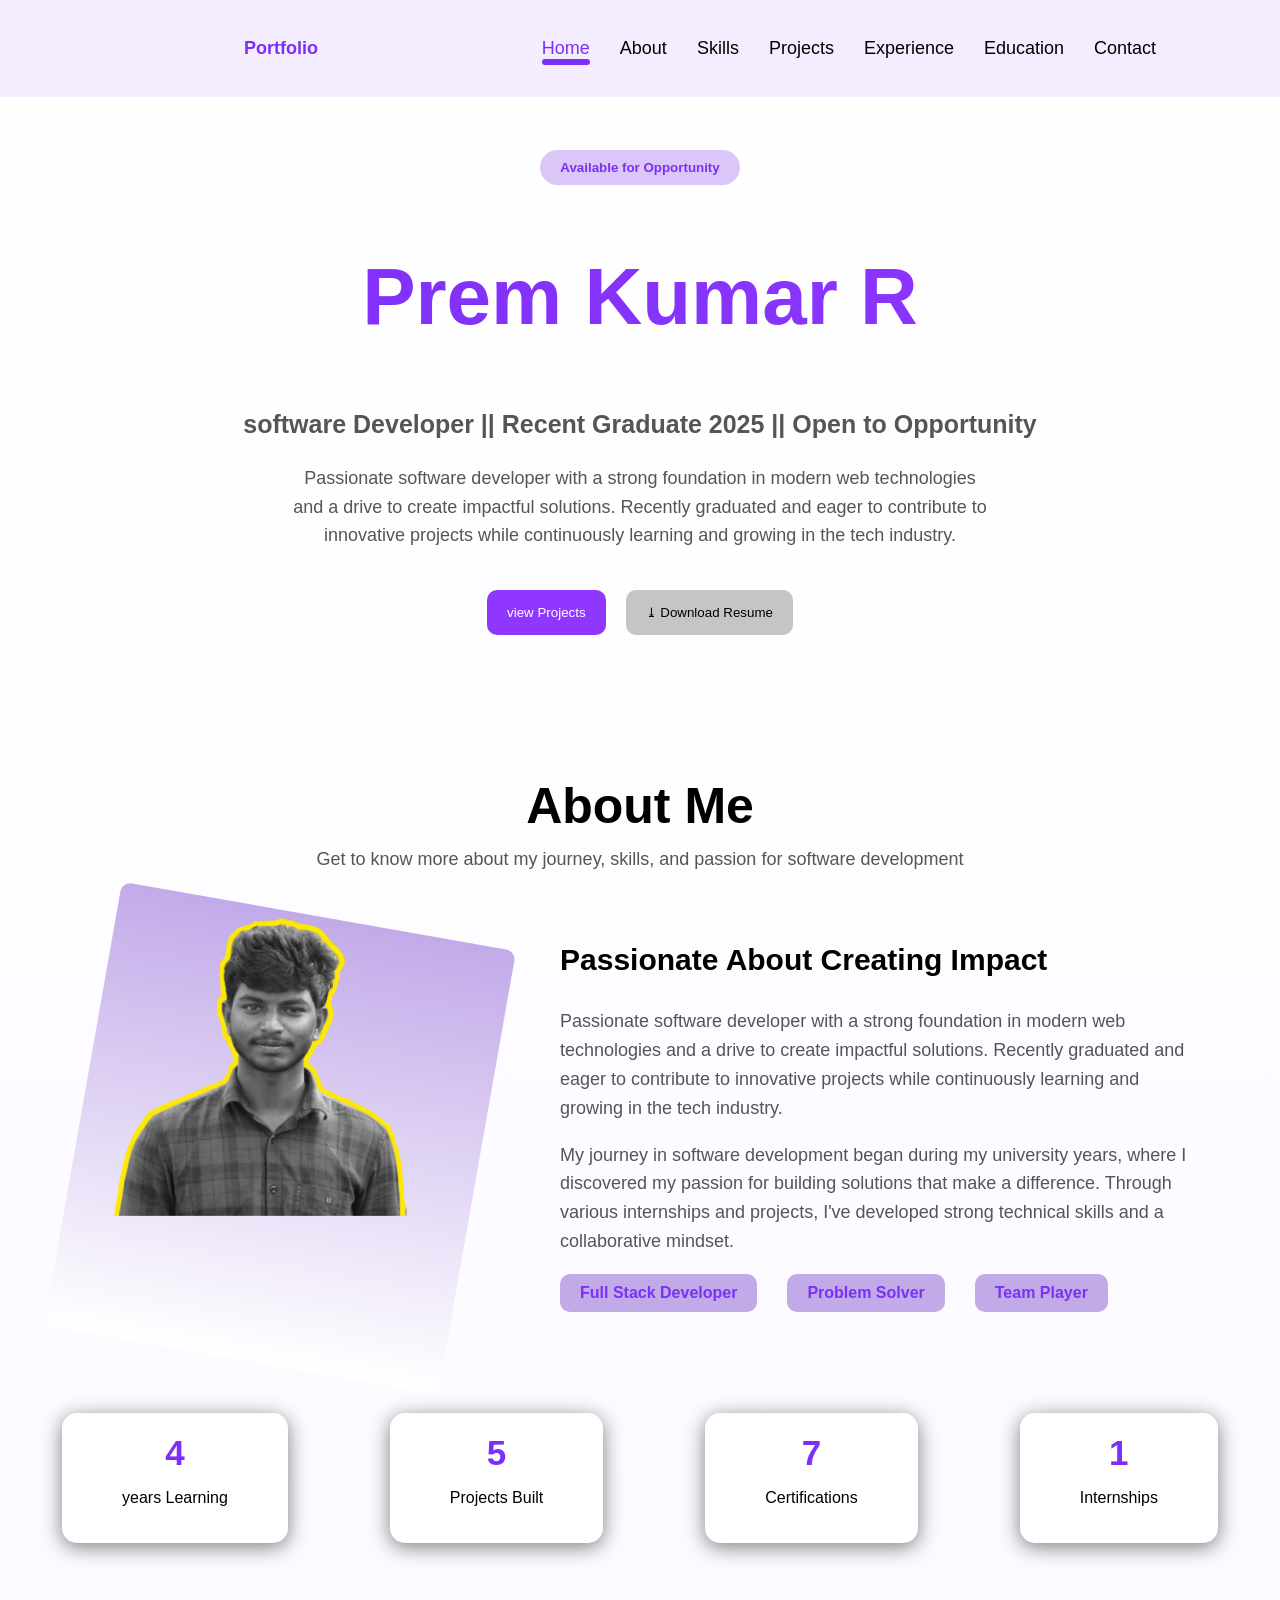
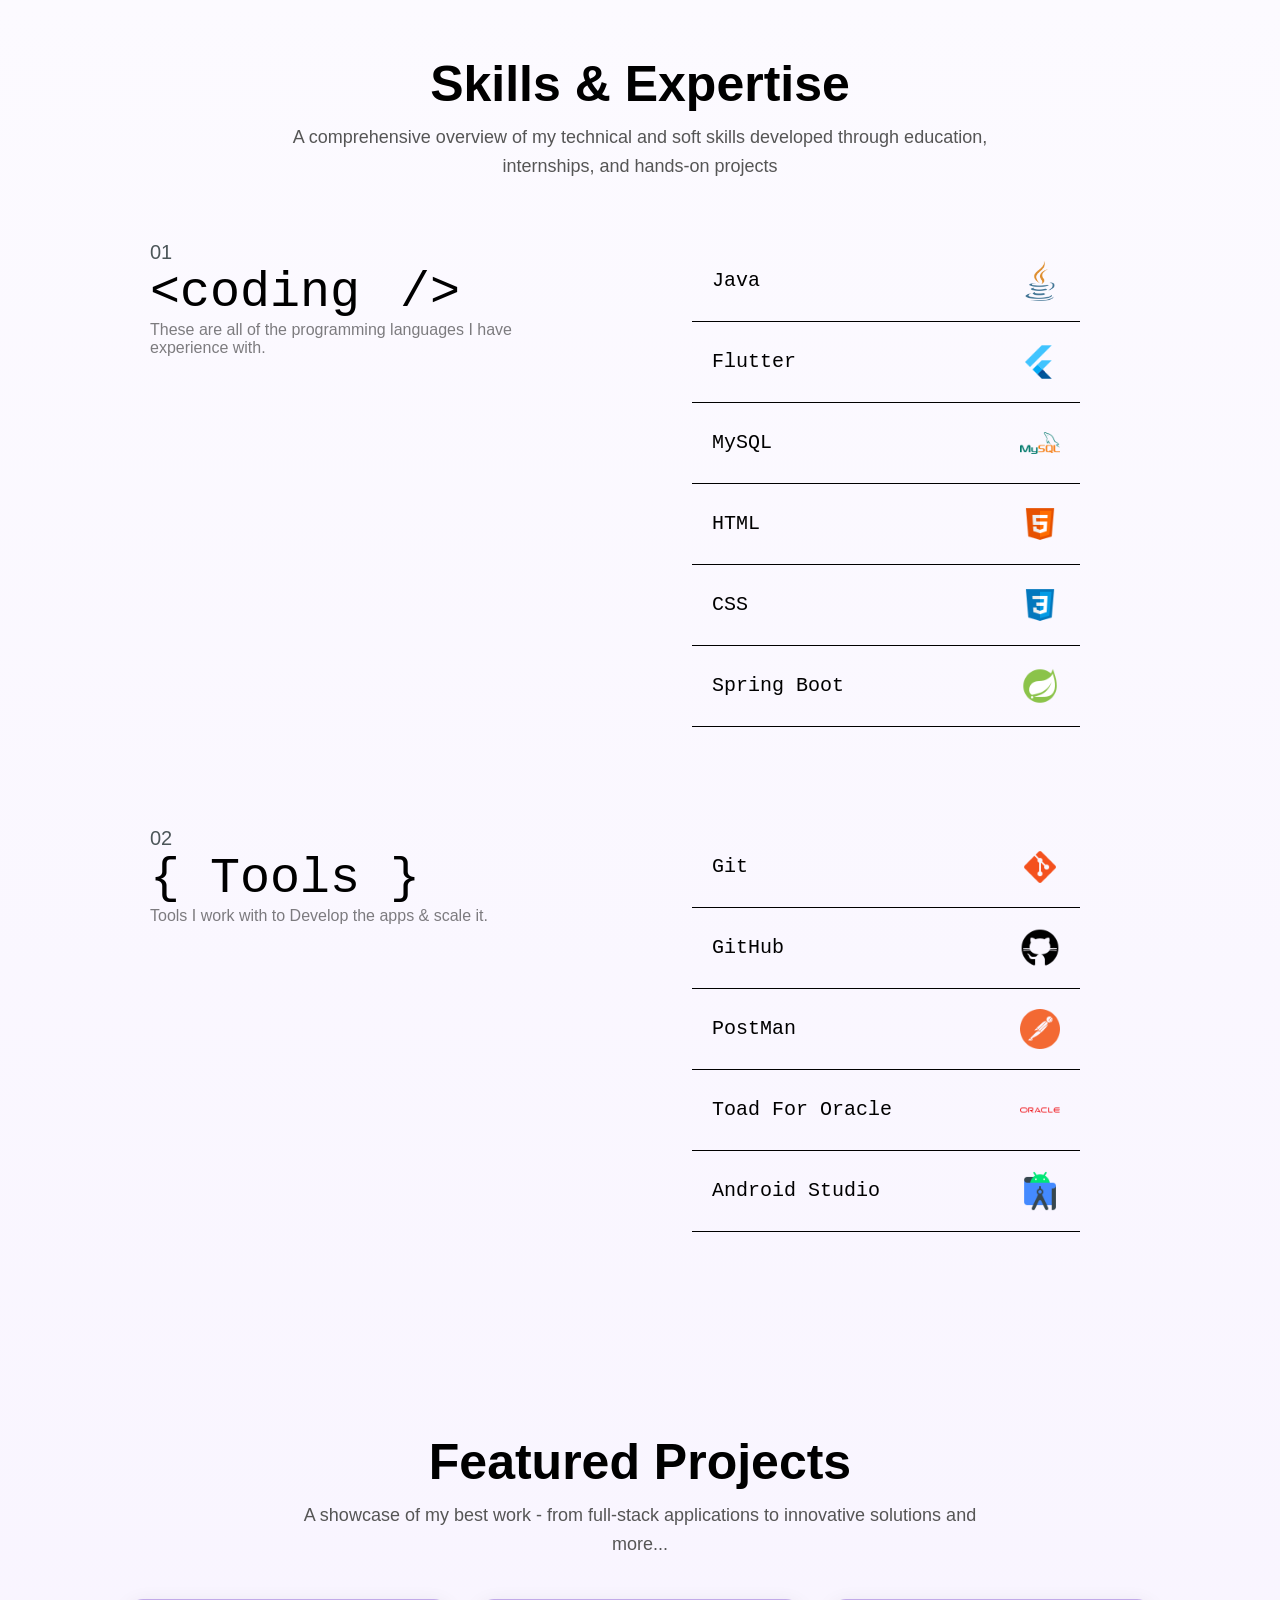
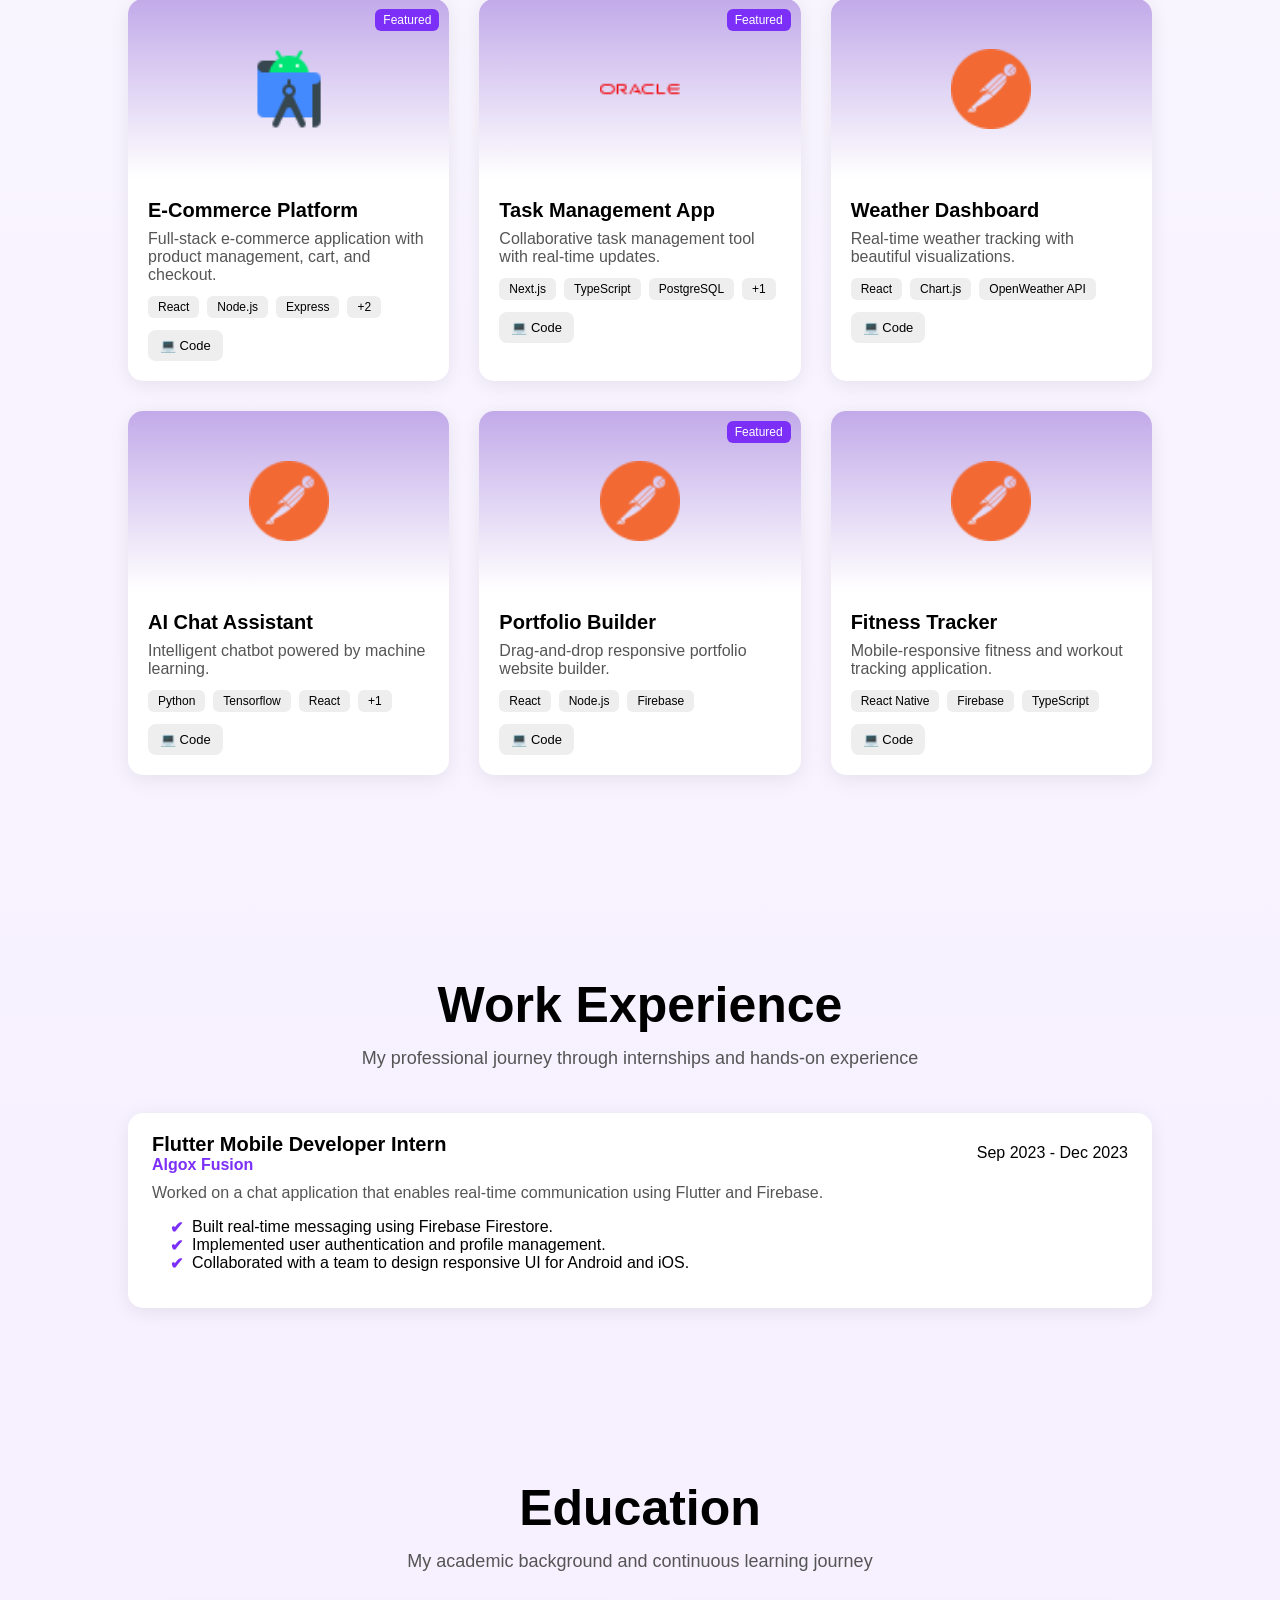
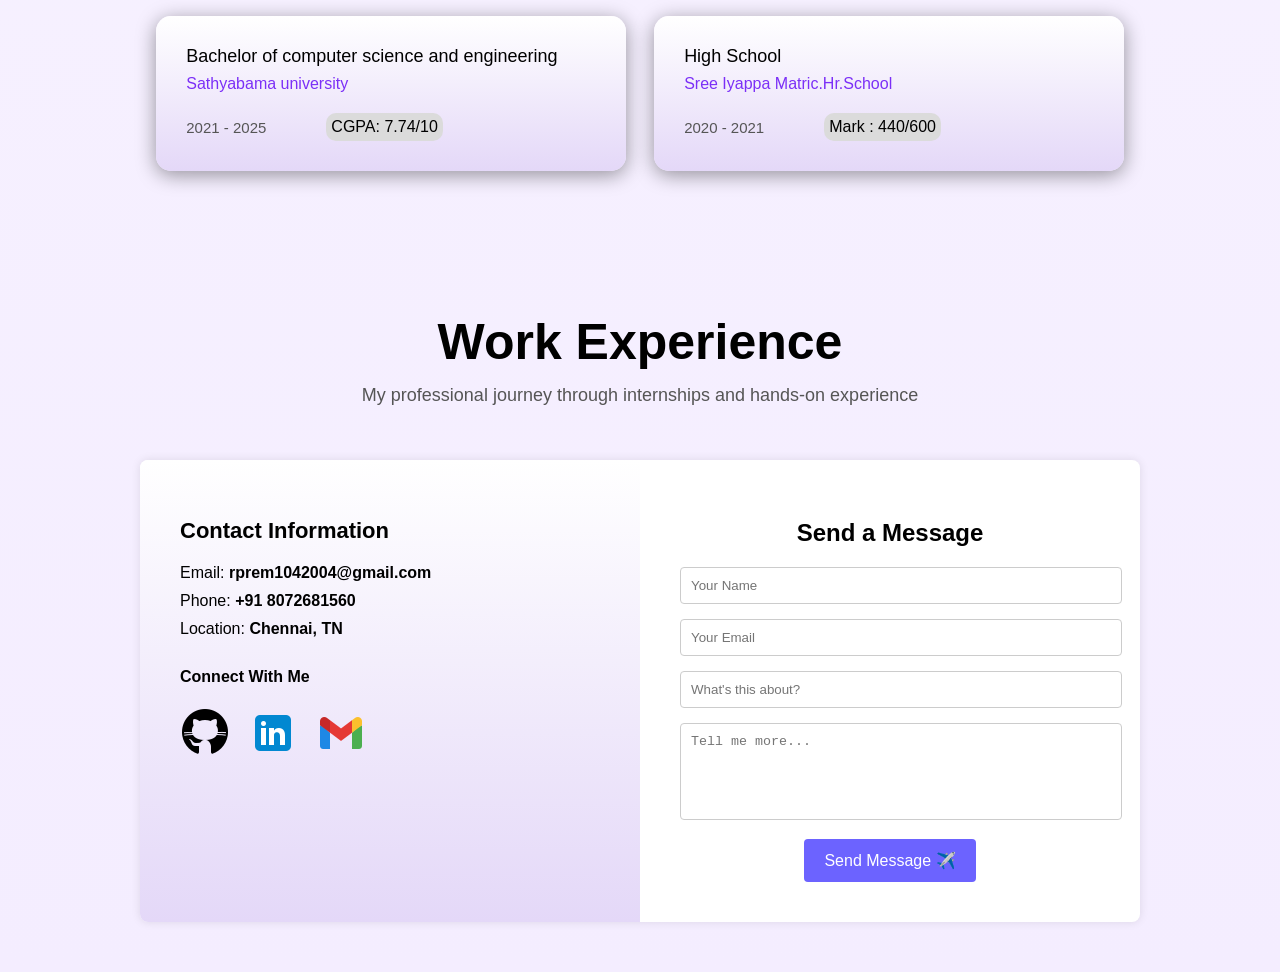
==== index.html @ dbb043e1 "commit" ====
<!DOCTYPE html>
<html lang="en">
<head>
    <meta charset="UTF-8">
    <meta name="viewport" content="width=device-width, initial-scale=1.0">
    <title>Portfolio</title>
    <link rel="stylesheet" href="/CSS/style.css">
    <script src="https://cdn.emailjs.com/dist/email.min.js"></script>
</head>
<body>

    <header>
       <nav class="navbar">
        <div class="logo">Portfolio</div>
        <ul class="nav-links">
        <li class="nav-item active" data-section="home">Home</li>
        <li class="nav-item" data-section="aboutme">About</li>
        <li class="nav-item" data-section="skills_and_expertise">Skills</li>
        <li class="nav-item" data-section="projects">Projects</li>
        <li class="nav-item" data-section="experience">Experience</li>
        <li class="nav-item" data-section="education">Education</li>
        <li class="nav-item" data-section="contact">Contact</li>
        </ul>
       </nav>
    </header>

    <main>
        <section id="home" class="home">
            <button class="avail_opportunity">Available for Opportunity</button>
            <h1 class="user_name">Prem Kumar R</h1>
            <h3 class="titles">software Developer || Recent Graduate 2025 || Open to Opportunity</h3>
            <p class="description">Passionate software developer with a strong foundation in modern web technologies and a drive to create impactful solutions. Recently graduated and eager to contribute to innovative projects while continuously learning and growing in the tech industry.</p>
            <div class="buttons">
                <button class="view-btn">view Projects</button>
                <button class="resume-btn" onclick="resumeView()" > <span>⤓</span> Download Resume</button>
            </div>
        </section>

        <section id="aboutme" class="aboutme">
            <h1 class="heading">About Me</h1>
            <p class="description">Get to know more about my journey, skills, and passion for software development</p>

            <div class="about_section_photo_intro">
                <div class="photo">
                    <div class="image_">
                        <img src="/assets/images/prem.png" style="width:300px; " alt="">
                    </div>

                </div>
                <div class="self_intro">
                    <h3>Passionate About Creating Impact</h3>
                    <p >Passionate software developer with a strong foundation in modern web technologies and a drive to create impactful solutions. Recently graduated and eager to contribute to innovative projects while continuously learning and growing in the tech industry.</p>
                    <p >My journey in software development began during my university years, where I discovered my passion for building solutions that make a difference. Through various internships and projects, I've developed strong technical skills and a collaborative mindset.</p>
                    <div class="highlitter">
                        <div>Full Stack Developer</div>
                        <div>Problem Solver</div>
                        <div>Team Player</div>
                    </div>

                  
                </div>

              

            </div>

                <div class="stats">
                        <div class="stat-box">

                            <span class="count" data-target="4" >4</span>
                            <p>years Learning</p>
                        </div>
                        <div class="stat-box">
                            <span class="count" data-target="5" >5</span>
                            <p>Projects Built</p>
                        </div>
                        <div class="stat-box">
                            <span class="count" data-target="7" >7</span>
                            <p>Certifications</p>
                        </div>
                        <div class="stat-box">
                            <span class="count" data-target="1" >1</span>
                            <p>Internships</p>
                        </div>
                        

                    </div>
        </section>

         <section id="skills_and_expertise" class="skills_and_expertise">
           <h1 class="heading">Skills & Expertise</h1>
           <p class="description">A comprehensive overview of my technical and soft skills developed through education, internships, and hands-on projects</p>
        
           <div class="language_details">
                    <div class="coding">
                        <div class="index_">01</div>
                        <div class="title_">
                             &lt;coding &ThinSpace;/&gt; 
                            </div>
                            <div class="description_">These are all of the programming languages I have experience with.</div>
                    </div>

                    <div class="coding_language_content">
                            <div class="language_content">
                                <span>Java</span>
                                <img src="/assets/images/java.png" width="40px" alt="">
                                <div class="rating">⭐️⭐️⭐️⭐️</div>
                            </div>
                              <div class="language_content">
                                <span>Flutter</span>
                                <img src="/assets/images/flutter.png"  width="40px" alt="">
                                  <div class="rating">⭐️⭐️⭐️⭐️</div>
                            </div>
                                 
                              <div class="language_content">
                                <span>MySQL</span>
                                <img src="/assets/images/mysql.png"  width="40px" alt="">
                                  <div class="rating">⭐️⭐️⭐️⭐️</div>
                            </div>
                              <div class="language_content">
                                <span>HTML</span>
                                <img src="/assets/images/html.png"  width="40px" alt="">
                                  <div class="rating">⭐️⭐️⭐️⭐️</div>
                            </div>
                              <div class="language_content">
                                <span>CSS</span>
                                <img src="/assets/images/css.png"  width="40px" alt="">
                                  <div class="rating">⭐️⭐️⭐️⭐️</div>
                            </div>
                        
                             <div class="language_content">
                                <span>Spring Boot</span>
                                <img src="/assets/images/spring-boot.png"  width="40px" alt="">
                                <div class="rating">⭐️⭐️⭐️</div>
                            </div>
                    </div>   
            </div>

             <div class="language_details">
                    <div class="coding">
                        <div class="index_">02</div>
                        <div class="title_"> { Tools }</div>
                            <div class="description_">Tools I work with to Develop the apps & scale it.</div>
                    </div>

                    <div class="coding_language_content">
                            <div class="language_content">
                                <span>Git</span>
                                <img src="/assets/images/git.png" width="40px" alt="">
                                <div class="rating">⭐️⭐️⭐️⭐️</div>
                            </div>
                              <div class="language_content">
                                <span>GitHub</span>
                                <img src="/assets/images/github.png"  width="40px" alt="">
                                  <div class="rating">⭐️⭐️⭐️⭐️</div>
                            </div>
                                 
                              <div class="language_content">
                                <span>PostMan</span>
                                <img src="/assets/images/postman.png"  width="40px" alt="">
                                  <div class="rating">⭐️⭐️⭐️⭐️</div>
                            </div>
                              <div class="language_content">
                                <span>Toad For Oracle</span>
                                <img src="/assets/images/oracle.png"  width="40px" alt="">
                                  <div class="rating">⭐️⭐️⭐️⭐️⭐️</div>
                            </div>
                              <div class="language_content">
                                <span>Android Studio</span>
                                <img src="/assets/images/android-studio.png"  width="40px" alt="">
                                  <div class="rating">⭐️⭐️⭐️⭐️</div>
                            </div>
                    </div>   
            </div>
                    </div>
                </div>
        </section> 

        <section id="projects" class="projects-section">
            <h1 class="heading">Featured Projects</h1>
            <p class="description">A showcase of my best work - from full-stack applications to innovative solutions and more...</p>
            
            <div class="project-container" id="projectContainer">
                <!-- js -->
            </div>
        </section>

        <section class="experience" id="experience">
            <h1 class="heading">Work Experience</h1>
            <p class="description">My professional journey through internships and hands-on experience</p>

            <div class="experience-container">
                <!-- js -->
            </div>

        </section>

        <section class="education" id="education">
            
            <h1 class="heading">Education</h1>
            <p class="description">My academic background and continuous learning journey</p>

            <div class="education-container">
                <div class="education-card">
                    <div class="education-name">Bachelor of computer science and engineering</div>
                    <div class="scl-clg_name">Sathyabama university</div>
                    <div class="education_details">
                        <div class="dates">2021 - 2025</div>
                        <div class="cgpa">CGPA: 7.74/10</div>
                    </div>
                </div>
                      <div class="education-card">
                    <div class="education-name">High School</div>
                    <div class="scl-clg_name">Sree Iyappa Matric.Hr.School</div>
                    <div class="education_details">
                        <div class="dates">2020 - 2021</div>
                        <div class="cgpa">Mark : 440/600</div>
                    </div>
                </div>
            </div>

        </section>

        <section class="contact" id="contact">
            <h1 class="heading">Work Experience</h1>
            <p class="description">My professional journey through internships and hands-on experience</p>
    <div class="contact-container">
        
        <div class="contact-info">
            <h2>Contact Information</h2>
            <p>Email: <strong>rprem1042004@gmail.com</strong></p>
            <p>Phone: <strong>+91 8072681560</strong></p>
            <p>Location: <strong>Chennai, TN</strong></p>

            <div class="social-icons">
                <h4>Connect With Me</h4>
                <a target="_blank" href="https://github.com/premkumar0410"><img src="/assets/images/github.png" alt="GitHub"></a>
                <a target="_blank" href="www.linkedin.com/in/prem-kumar-r0010"><img src="/assets/images/linkedin.png" alt="LinkedIn"></a>
                <a href="mailto:rprem1042004@gmail.com"><img src="/assets/images/gmail.png" alt="Gmail"></a>
            </div>
        </div>

        <div class="contact-form">
            <h2>Send a Message</h2>
            <form id="contact-form">
                <input type="text" name="user_name" placeholder="Your Name" required />
                <input type="email" name="user_email" placeholder="Your Email" required />
                <input type="text" name="subject" placeholder="What's this about?" required />
                <textarea name="message" rows="5" placeholder="Tell me more..." required></textarea>
                <button type="submit" id="submit-btn">Send Message ✈️</button>
            </form>
            <div id="form-message" style="display: none; margin-top: 15px; padding: 10px; border-radius: 5px;"></div>
        </div>
    </div>
</section>

    </main>

   
    <script src="/JS/script.js"></script>



</body>
</html>
---- CSS/style.css ----
body{
    margin: 0;
    font-family: Arial, sans-serif;
    background: linear-gradient(to bottom,#FFFFFF,#F4EDFF);
}


.navbar{
    display: flex;
    justify-content: space-evenly;
    padding: 20px 60px;
    font-size: 18px;
    align-items: center;
    position: fixed;
    top: 0;
    left: 0;
    width: 100%;

    background: #F4EDFF;
    backdrop-filter: blur(1px);

     z-index: 1000;

}

.logo{
    font-weight: bold;
    color: #7B2FF7;
    transition: all 0.5s ease;
}

.logo:hover{
    transform: scale(1.1);
}

.nav-links{
    list-style: none;
    display: flex;
    gap: 30px;
  
}

.nav-links li{
    cursor: pointer;
    position: relative;
    
}

.nav-links .active {
  color: #7B2FF7;
}

.nav-links li::after{
    content: "";
    position: absolute;
    width: 0%;
    height: 6px;
    left: 0;
    background: #7B2FF7;
    bottom: -6px;
    border-radius: 50px;
    transition: all 1s ease;
}
.nav-links li.active::after {
    width: 100%;
}


/* -------------------common---------------------- */

.heading{
    font-size: 50px;
    margin-bottom: 10px;
    text-align: center;
}

.description{
    margin: 40px auto;
    width: 60%;
    line-height: 1.6;
    font-size: 18px;
    color: #555;
    margin-top: 0px;
    width: 55%;
}


/* -----------------------------------------------home------------------------------------------------ */

.home{
    text-align: center;
    padding-top: 150px;
    /* margin-bottom: 50px; */
}

.avail_opportunity{
    border: none;
    padding: 10px;
    border-radius: 20px;
    color: #7B2FF7;
    background-color: #dac7f8 ;
    font-weight: bold;
    padding-inline: 20px;
}

.user_name{
    font-size: 80px;
    background: linear-gradient(to right, #7B2FF7,#9037FF);
    -webkit-background-clip: text;
    -webkit-text-fill-color: transparent;
    transition: all 1s ease;
}

.titles{
    font-size: 25px;
    color: #555;
    font-family: 'Segoe UI', Tahoma, Geneva, Verdana, sans-serif
}

.buttons {
  margin-top: 20px;
  display: flex;
  justify-content: center;
  gap: 20px;
}

.view-btn{
    padding: 15px;
    background-color: #9037FF;
    color: white;
    padding-inline: 20px;
    border: none;
    border-radius: 10px;
    cursor: pointer;
}

.resume-btn{
    padding: 15px;
    padding-inline: 20px;
    border-radius: 10px;
    background-color: #c5c5c5;
    border: none;
    cursor: pointer;
    transition: all 0.5s ease;
}
.resume-btn:hover{
    transform: scale(1.1);
}

/* --------------------------------------------about me ----------------------------------- */
.aboutme{
    text-align: center;
    padding-top: 100px;
 
}

.about_section_photo_intro{
    display: flex;
    justify-content: space-evenly;
 
}

.photo{
    width: 400px;
    height: 450px;
    background: linear-gradient(to bottom, #c2aae9,#FFFFFF);
    position: relative;
    transform: rotatez(10deg);
    border-radius: 10px;
}

.image_{
      position: absolute;
      transform: rotatez(-10deg);
      left: 20px;
   
      top: 0;
      
}

.self_intro{
    text-decoration: none;
    width: 50%;
 
    text-align: start;
}

.self_intro h3{
    font-size: 30px;
    font-family: 'Segoe UI', Tahoma, Geneva, Verdana, sans-serif
}

.self_intro p{
    line-height: 1.6;
    font-size: 18px;
    color: #555;
}

.highlitter{
    display: flex;
    gap: 30px;
}

.highlitter div{
    background-color: #c2aae9;
    padding: 10px;
    padding-inline: 20px;
    border-radius: 10px;
    color: #7B2FF7;
    font-family: 'Segoe UI', Tahoma, Geneva, Verdana, sans-serif;
    font-weight: bold;
}

.stats{
    display: flex;
    justify-content: space-evenly;
    margin-top: 50px;
    gap: 40px;
  
}

.stat-box{
    padding: 20px 60px;
    background: white;
    border-radius: 15px;
    text-align: center;
    box-shadow: 0 4px 20px rgba(0, 0, 0, 0.5);
    transition: all 0.4s ease;
}

.stat-box:hover{
    transform: scale(1.2);
}

.count{
    font-size: 35px;
    font-weight: bold;
    color: #7B2FF7;
}

/* -------------------skills_and_expertise--------------------------------- */

.skills_and_expertise{
    text-align: center;  
    padding-top: 70px;
}

.language_details{
    margin-left: 150px;
    display: flex;
    margin-bottom: 100px;
    margin-top: 60px;
  
    
}
.coding{
    width: 600px;
    text-align: start;
    
}

.index_{
    color:rgb(76, 86, 89) ;
    font-size: 20px;
}
.title_{
    font-size: 50px;
    font-family: monospace;
}

.description_{
    font-size: 16px;
    opacity: 0.5;
}
.coding_language_content{
    width: 100%;
}

.coding_language_content span:hover{
    
    cursor: pointer;

}
.language_content{
    display: flex;
    position: relative;
    justify-content: space-between;
    align-items: center;
    padding: 20px;
    margin-left: 150px;
    margin-right: 200px;
    font-size: 20px;
    border-bottom: 1px solid;
    font-family:monospace ;
}
.language_content:hover .rating{
    opacity: 1;
    transition: all 0.4s ease;
}

.language_content:hover{
    transform: scale(1.1);
    color: #7B2FF7;
    transition: all 0.4s ease;
}

.rating{
    position: absolute;
    bottom: 0;
    left: 15px;
    /* border: 2px solid; */
    opacity: 0;
}

/* --------------------project Section -------------------------- */

.projects-section {
    text-align: center;
    padding: 60px 0;
}

.project-container{
    display: grid;
    grid-template-columns: repeat(3,1fr);
    gap: 30px;
    width: 80%;
    margin: 40px auto;
}

.project-card{
    background: white;
    border-radius: 15px;
    overflow: hidden;
    box-shadow: 0 4px 20px rgba(0, 0, 0, 0.08);
    opacity: 0;
    transform: translateY(40px);
    transition: all 0.4s ease;
}

.project-card.show{
    opacity: 1;
    transform: translateY(0);
}

.project-card:hover{
    transform: scale(1.1);
}

.project-thumb{
    height: 180px;
    background: linear-gradient(to bottom, #c2aae9, #ffffff);
    display: flex;
    align-items: center;
    justify-content: center;
    position: relative;
}

.project-img {
    width: 100%;
    height: 80px;
    object-fit: contain;
}

.project-content {
    padding: 20px;
    text-align: left;
}


.project-title {
    font-size: 20px;
    font-weight: bold;
}

.project-desc {
    color: #555;
    margin: 8px 0 12px;
}

.tech-stack {
    display: flex;
    flex-wrap: wrap;
    gap: 8px;
}

.tech {
    background: #eee;
    padding: 4px 10px;
    border-radius: 6px;
    font-size: 12px;
}

.project-buttons {
    margin-top: 12px;
    display: flex;
    gap: 10px;
}

.project-buttons button {
    padding: 8px 12px;
    border-radius: 8px;
    border: none;
    cursor: pointer;
    font-size: 13px;
}


.code-btn {
    background: #eee;
}

.demo-btn {
    background: #eee;
}

.badge {
    background: #7B2FF7;
    color: white;
    padding: 4px 8px;
    font-size: 12px;
    border-radius: 6px;
    position: absolute;
    right: 10px;
    top: 10px;
}

@media (max-width: 992px) {
    .projects-container {
        grid-template-columns: repeat(2, 1fr);
    }
}

@media (max-width: 600px) {
    .projects-container {
        grid-template-columns: repeat(1, 1fr);
    }
}


/* -------------------- Experience ------------------- */

.experience {
  text-align: center;
  padding: 30px 0;
  padding-top: 60px;
}

.experience-container {
  width: 80%;
  margin: 40px auto;
  display: flex;
  flex-direction: column;
  gap: 20px;
}

.experience-card {
  background: white;
  border-radius: 15px;
  padding: 20px 24px;
  box-shadow: 0 4px 20px rgba(0, 0, 0, 0.08);
  text-align: left;
  opacity: 0;
  transform: translateY(100px);
  transition: all 0.6s ease;
  
}

.experience-card.show {
  opacity: 1;
  transform: translateY(0);
}

.experience-card:hover{
    transform: scale(1.1);
    

}

.exp-header {
  display: flex;
  justify-content: space-between;
  align-items: center;
  
}

.exp-role {
  font-size: 20px;
  font-weight: bold;
}

.exp-company {
  color: #7b2ff7;
  font-weight: 600;
}

.exp-dates {
  font-size: 14px;
  color: #777;
}

.exp-description {
  margin-top: 10px;
  color: #555;
}

.exp-achievements {
  margin-top: 12px;
  padding-left: 18px;
}

.exp-achievements li {
    list-style: none;
    position: relative;
    padding-left: 22px;
}

.exp-achievements li::before {
    content: "✔"; 
    position: absolute;
    left: 0;
    top: 0;
    color: #7B2FF7;
    font-weight: bold;
}

/* responsive */
@media (max-width: 600px) {
  .experience-container {
    width: 90%;
  }
  .exp-header {
    flex-direction: column;
    align-items: flex-start;
    gap: 4px;
  }
}


/* ------------------------education ---------------------------- */
.education{
    text-align: center;
    padding-top: 60px;
}

.education-container{
    width: 80%;
    margin: 40px auto;
    display: flex;
    justify-content: space-evenly;
}
.education-card{
    width: 40%;
    background: linear-gradient(to bottom,#FFFFFF,#e4d8f8);
    padding: 30px;
    border-radius: 15px;
    box-shadow: 0 4px 20px rgba(0, 0, 0, 0.4);
}

.education-name{
    text-align: start;
    font-size: 18px;
    margin-bottom: 8px;
    font-weight: 500;
    
}

.scl-clg_name{
    font-size: 16px;
    color: #7B2FF7;
    text-align: left;
}

.education_details{
    display: flex;
    gap: 60px;
    align-items: center;
    margin-top: 20px;
}

.dates{
 font-size: 15px;
 color: #555;   
}

.cgpa{
   background: #dbdbdb;
   padding: 5px;
   border-radius: 10px;
}
/* -----------------------------------contact---------------------- */
.contact{
    text-align: center;
    /* margin-top: 50px; */
      padding-top: 60px;
    
}
 .contact-container {
      display: flex;
      max-width: 1000px;
      margin: 50px auto;
      background-color: #fff;
      box-shadow: 0 0 10px rgba(0,0,0,0.1);
      border-radius: 8px;
      overflow: hidden;
    }

    .contact-info {
      flex: 1;
      background: linear-gradient(to bottom,#FFFFFF,#e4d8f8);
        text-align: start;
      padding: 40px;
    }

    .contact-info h2 {
        font-size: 22px;
      margin-bottom: 20px;
    }

    .contact-info p {
      margin: 10px 0;
    }

    .social-icons {
      margin-top: 30px;
    }

    .social-icons a {
      margin-right: 15px;
      color: white;
      font-size: 24px;
      text-decoration: none;
    }

    .contact-form {
      flex: 1;
      padding: 40px;
    }

    .contact-form h2 {
      margin-bottom: 20px;
    }

    .contact-form input,
    .contact-form textarea {
      width: 100%;
      padding: 10px;
      margin-bottom: 15px;
      border: 1px solid #ccc;
      border-radius: 4px;
      resize: none;
    }

    .contact-form button {
      background-color: #6c63ff;
      color: white;
      border: none;
      padding: 12px 20px;
      border-radius: 4px;
      cursor: pointer;
      font-size: 16px;
    }

    .contact-form button:hover {
      background-color: #574fd2;
    }
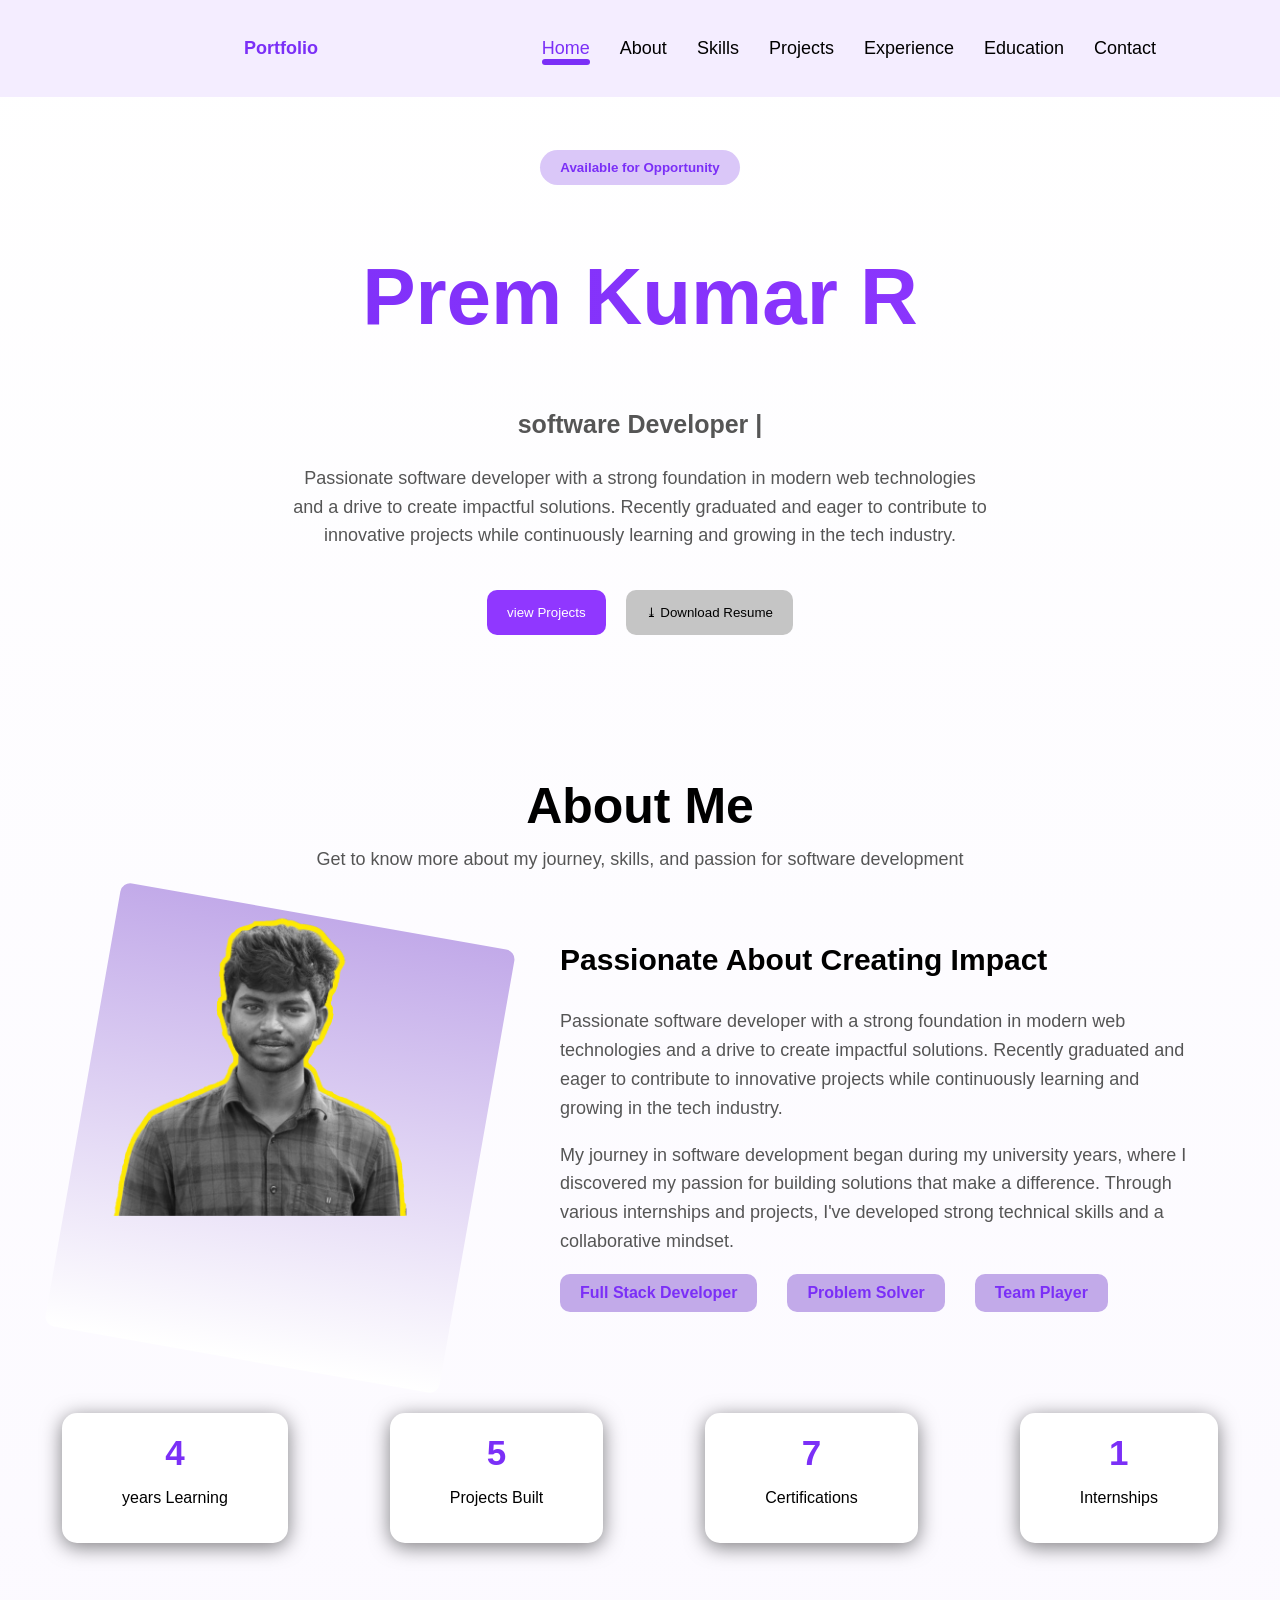
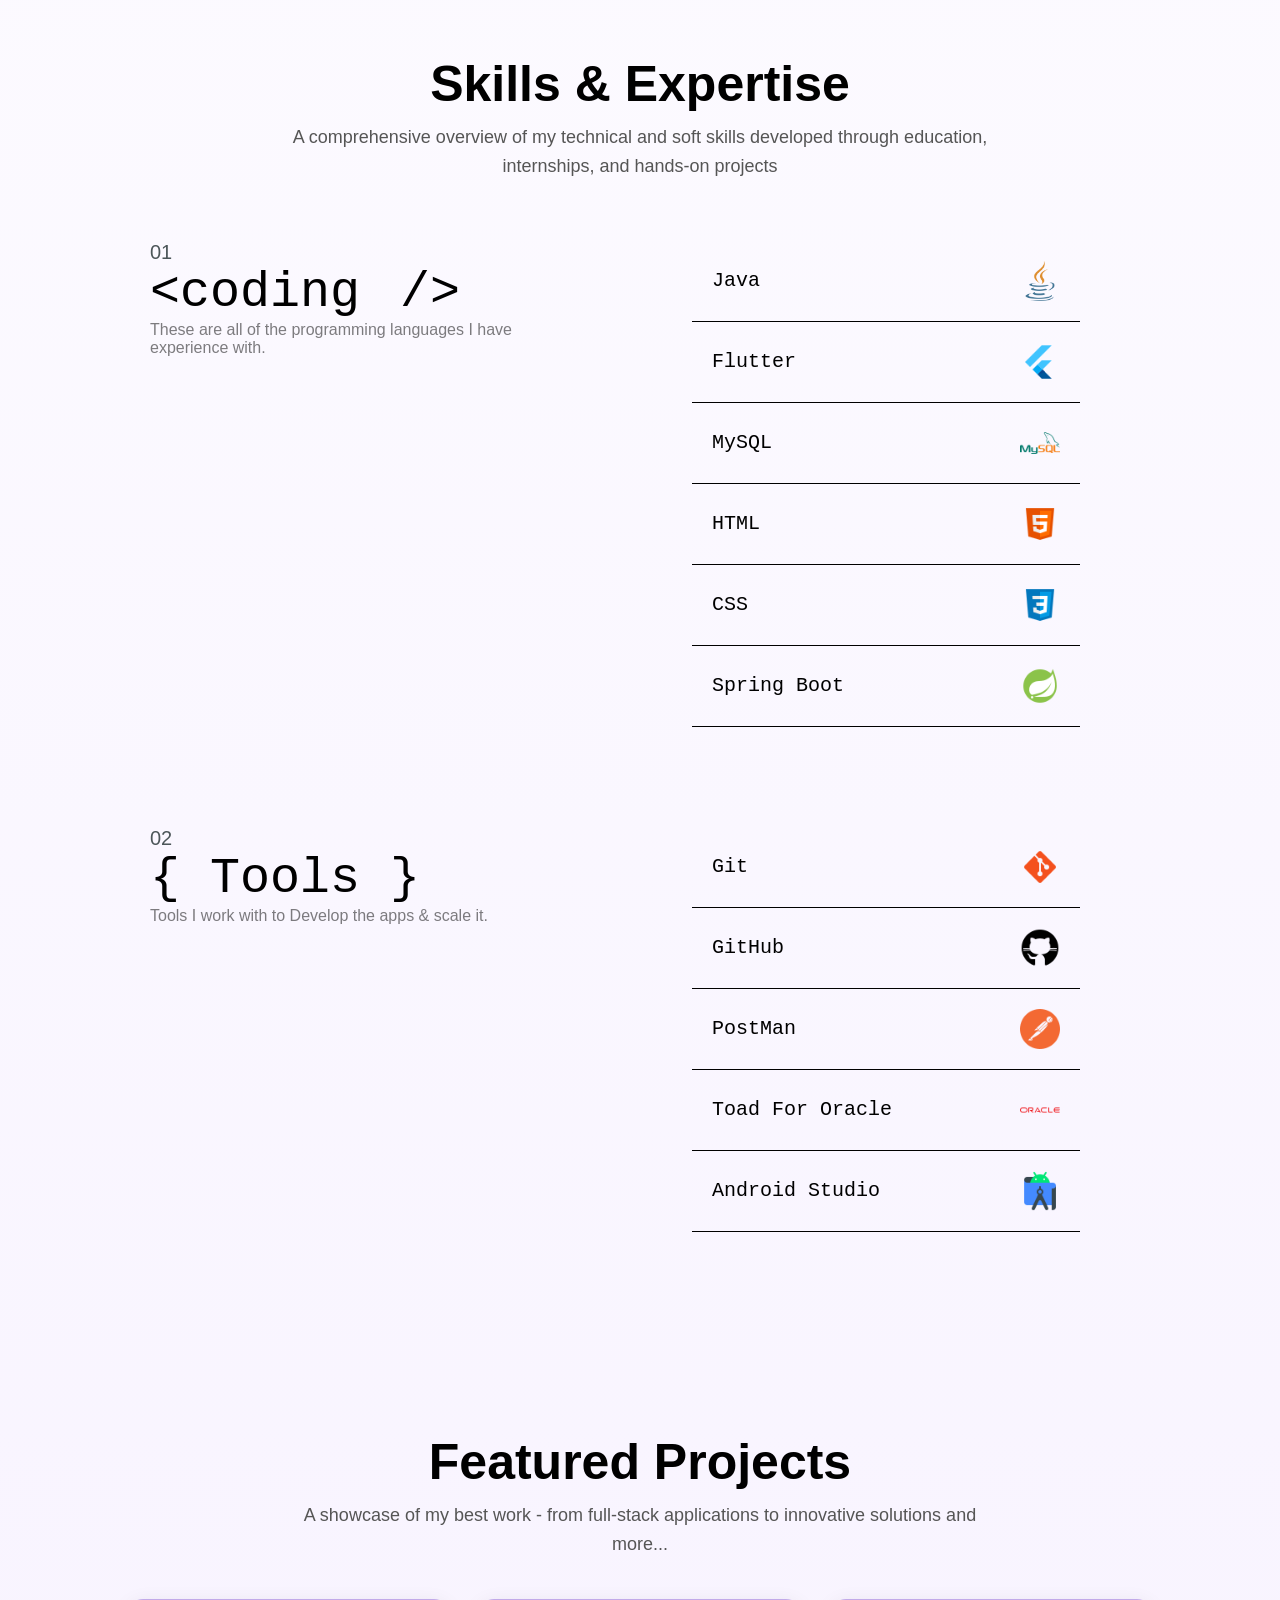
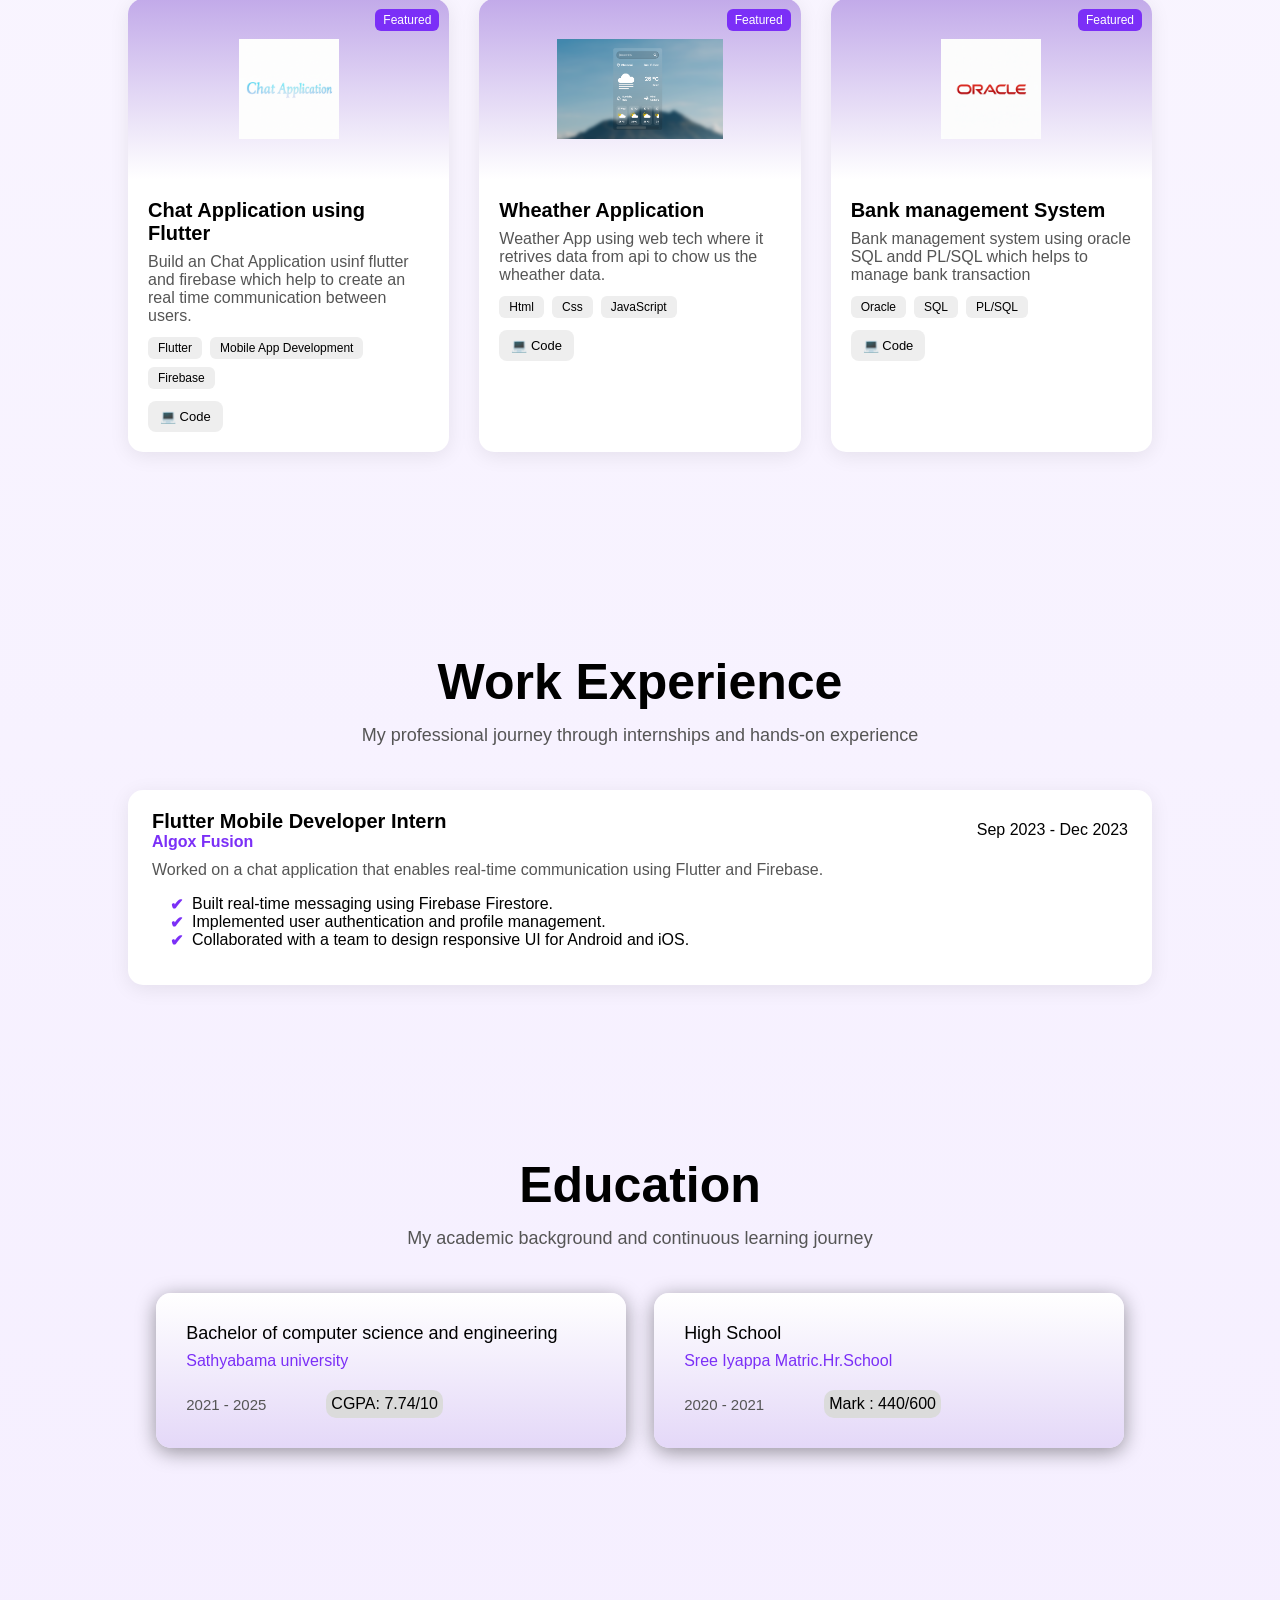
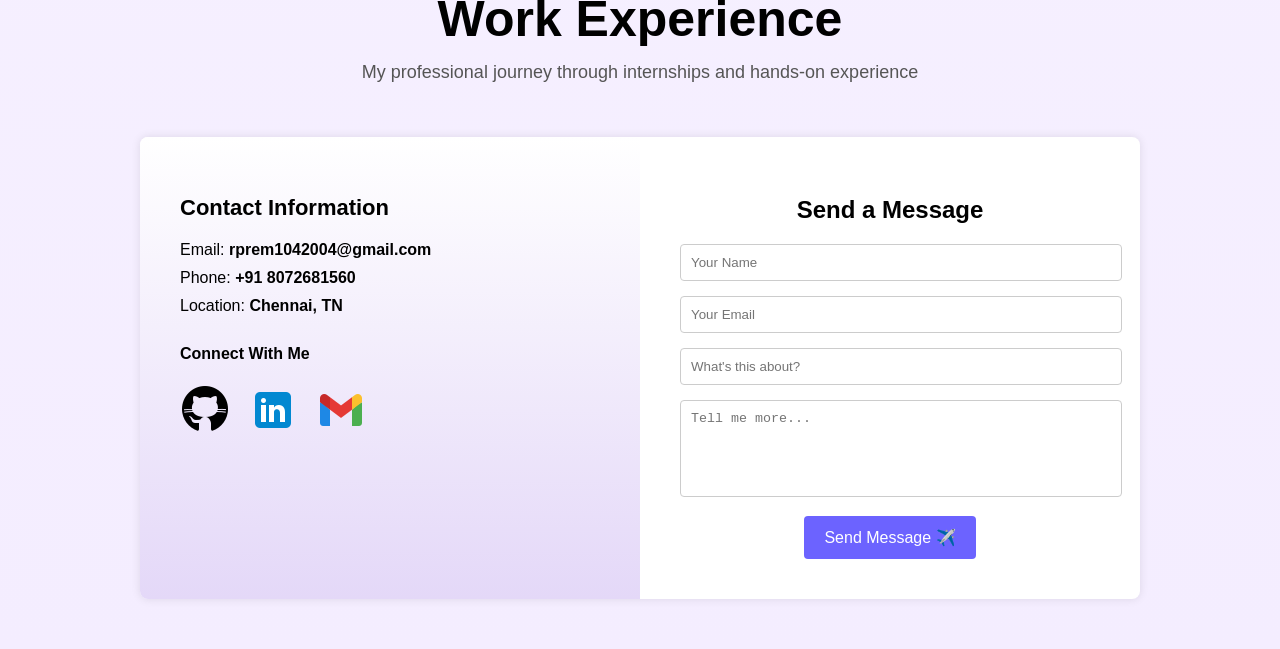
==== commit c752f4f5: "added project and working link and images" ====
--- a/index.html
+++ b/index.html
@@ -4,7 +4,7 @@
     <meta charset="UTF-8">
     <meta name="viewport" content="width=device-width, initial-scale=1.0">
     <title>Portfolio</title>
-    <link rel="stylesheet" href="/CSS/style.css">
+    <link rel="stylesheet" href="style.css">
     <script src="https://cdn.emailjs.com/dist/email.min.js"></script>
 </head>
 <body>
@@ -28,7 +28,7 @@
         <section id="home" class="home">
             <button class="avail_opportunity">Available for Opportunity</button>
             <h1 class="user_name">Prem Kumar R</h1>
-            <h3 class="titles">software Developer || Recent Graduate 2025 || Open to Opportunity</h3>
+            <h3 id="titles" class="titles"></h3>
             <p class="description">Passionate software developer with a strong foundation in modern web technologies and a drive to create impactful solutions. Recently graduated and eager to contribute to innovative projects while continuously learning and growing in the tech industry.</p>
             <div class="buttons">
                 <button class="view-btn">view Projects</button>
@@ -43,7 +43,7 @@
             <div class="about_section_photo_intro">
                 <div class="photo">
                     <div class="image_">
-                        <img src="/assets/images/prem.png" style="width:300px; " alt="">
+                        <img src="assets/images/prem.png" style="width:300px; " alt="">
                     </div>
 
                 </div>
@@ -103,34 +103,34 @@
                     <div class="coding_language_content">
                             <div class="language_content">
                                 <span>Java</span>
-                                <img src="/assets/images/java.png" width="40px" alt="">
+                                <img src="assets/images/java.png" width="40px" alt="">
                                 <div class="rating">⭐️⭐️⭐️⭐️</div>
                             </div>
                               <div class="language_content">
                                 <span>Flutter</span>
-                                <img src="/assets/images/flutter.png"  width="40px" alt="">
+                                <img src="assets/images/flutter.png"  width="40px" alt="">
                                   <div class="rating">⭐️⭐️⭐️⭐️</div>
                             </div>
                                  
                               <div class="language_content">
                                 <span>MySQL</span>
-                                <img src="/assets/images/mysql.png"  width="40px" alt="">
+                                <img src="assets/images/mysql.png"  width="40px" alt="">
                                   <div class="rating">⭐️⭐️⭐️⭐️</div>
                             </div>
                               <div class="language_content">
                                 <span>HTML</span>
-                                <img src="/assets/images/html.png"  width="40px" alt="">
+                                <img src="assets/images/html.png"  width="40px" alt="">
                                   <div class="rating">⭐️⭐️⭐️⭐️</div>
                             </div>
                               <div class="language_content">
                                 <span>CSS</span>
-                                <img src="/assets/images/css.png"  width="40px" alt="">
+                                <img src="assets/images/css.png"  width="40px" alt="">
                                   <div class="rating">⭐️⭐️⭐️⭐️</div>
                             </div>
                         
                              <div class="language_content">
                                 <span>Spring Boot</span>
-                                <img src="/assets/images/spring-boot.png"  width="40px" alt="">
+                                <img src="assets/images/spring-boot.png"  width="40px" alt="">
                                 <div class="rating">⭐️⭐️⭐️</div>
                             </div>
                     </div>   
@@ -146,28 +146,28 @@
                     <div class="coding_language_content">
                             <div class="language_content">
                                 <span>Git</span>
-                                <img src="/assets/images/git.png" width="40px" alt="">
+                                <img src="assets/images/git.png" width="40px" alt="">
                                 <div class="rating">⭐️⭐️⭐️⭐️</div>
                             </div>
                               <div class="language_content">
                                 <span>GitHub</span>
-                                <img src="/assets/images/github.png"  width="40px" alt="">
+                                <img src="assets/images/github.png"  width="40px" alt="">
                                   <div class="rating">⭐️⭐️⭐️⭐️</div>
                             </div>
                                  
                               <div class="language_content">
                                 <span>PostMan</span>
-                                <img src="/assets/images/postman.png"  width="40px" alt="">
+                                <img src="assets/images/postman.png"  width="40px" alt="">
                                   <div class="rating">⭐️⭐️⭐️⭐️</div>
                             </div>
                               <div class="language_content">
                                 <span>Toad For Oracle</span>
-                                <img src="/assets/images/oracle.png"  width="40px" alt="">
+                                <img src="assets/images/oracle.png"  width="40px" alt="">
                                   <div class="rating">⭐️⭐️⭐️⭐️⭐️</div>
                             </div>
                               <div class="language_content">
                                 <span>Android Studio</span>
-                                <img src="/assets/images/android-studio.png"  width="40px" alt="">
+                                <img src="assets/images/android-studio.png"  width="40px" alt="">
                                   <div class="rating">⭐️⭐️⭐️⭐️</div>
                             </div>
                     </div>   
@@ -183,6 +183,8 @@
             <div class="project-container" id="projectContainer">
                 <!-- js -->
             </div>
+
+            
         </section>
 
         <section class="experience" id="experience">
@@ -234,9 +236,10 @@
 
             <div class="social-icons">
                 <h4>Connect With Me</h4>
-                <a target="_blank" href="https://github.com/premkumar0410"><img src="/assets/images/github.png" alt="GitHub"></a>
-                <a target="_blank" href="www.linkedin.com/in/prem-kumar-r0010"><img src="/assets/images/linkedin.png" alt="LinkedIn"></a>
-                <a href="mailto:rprem1042004@gmail.com"><img src="/assets/images/gmail.png" alt="Gmail"></a>
+                <!-- <a href="https://github.com/premkumar0410" target="_blank"><img src="assets/images/github.png" alt="GitHub Profile"></a> -->
+                <a target="_blank" href="https://github.com/premkumar0410"><img src="assets/images/github.png" alt="GitHub"></a>
+                <a target="_blank" href="www.linkedin.com/in/prem-kumar-r0010"><img src="assets/images/linkedin.png" alt="LinkedIn"></a>
+                <a href="mailto:rprem1042004@gmail.com"><img src="assets/images/gmail.png" alt="Gmail"></a>
             </div>
         </div>
 
@@ -257,7 +260,7 @@
     </main>
 
    
-    <script src="/JS/script.js"></script>
+    <script src="script.js"></script>
 
 
 
--- a/style.css
+++ b/style.css
@@ -0,0 +1,665 @@
+body{
+    margin: 0;
+    font-family: Arial, sans-serif;
+    background: linear-gradient(to bottom,#FFFFFF,#F4EDFF);
+}
+
+
+.navbar{
+    display: flex;
+    justify-content: space-evenly;
+    padding: 20px 60px;
+    font-size: 18px;
+    align-items: center;
+    position: fixed;
+    top: 0;
+    left: 0;
+    width: 100%;
+
+    background: #F4EDFF;
+    backdrop-filter: blur(1px);
+
+     z-index: 1000;
+
+}
+
+.logo{
+    font-weight: bold;
+    color: #7B2FF7;
+    transition: all 0.5s ease;
+}
+
+.logo:hover{
+    transform: scale(1.1);
+}
+
+.nav-links{
+    list-style: none;
+    display: flex;
+    gap: 30px;
+  
+}
+
+.nav-links li{
+    cursor: pointer;
+    position: relative;
+    
+}
+
+.nav-links .active {
+  color: #7B2FF7;
+}
+
+.nav-links li::after{
+    content: "";
+    position: absolute;
+    width: 0%;
+    height: 6px;
+    left: 0;
+    background: #7B2FF7;
+    bottom: -6px;
+    border-radius: 50px;
+    transition: all 1s ease;
+}
+.nav-links li.active::after {
+    width: 100%;
+}
+
+
+/* -------------------common---------------------- */
+
+.heading{
+    font-size: 50px;
+    margin-bottom: 10px;
+    text-align: center;
+}
+
+.description{
+    margin: 40px auto;
+    width: 60%;
+    line-height: 1.6;
+    font-size: 18px;
+    color: #555;
+    margin-top: 0px;
+    width: 55%;
+}
+
+
+/* -----------------------------------------------home------------------------------------------------ */
+
+.home{
+    text-align: center;
+    padding-top: 150px;
+    /* margin-bottom: 50px; */
+}
+
+.avail_opportunity{
+    border: none;
+    padding: 10px;
+    border-radius: 20px;
+    color: #7B2FF7;
+    background-color: #dac7f8 ;
+    font-weight: bold;
+    padding-inline: 20px;
+}
+
+.user_name{
+    font-size: 80px;
+    background: linear-gradient(to right, #7B2FF7,#9037FF);
+    -webkit-background-clip: text;
+    -webkit-text-fill-color: transparent;
+    transition: all 1s ease;
+}
+
+.titles{
+    font-size: 25px;
+    color: #555;
+    font-family: 'Segoe UI', Tahoma, Geneva, Verdana, sans-serif
+}
+
+.buttons {
+  margin-top: 20px;
+  display: flex;
+  justify-content: center;
+  gap: 20px;
+}
+
+.view-btn{
+    padding: 15px;
+    background-color: #9037FF;
+    color: white;
+    padding-inline: 20px;
+    border: none;
+    border-radius: 10px;
+    cursor: pointer;
+}
+
+.resume-btn{
+    padding: 15px;
+    padding-inline: 20px;
+    border-radius: 10px;
+    background-color: #c5c5c5;
+    border: none;
+    cursor: pointer;
+    transition: all 0.5s ease;
+}
+.resume-btn:hover{
+    transform: scale(1.1);
+}
+
+/* --------------------------------------------about me ----------------------------------- */
+.aboutme{
+    text-align: center;
+    padding-top: 100px;
+ 
+}
+
+.about_section_photo_intro{
+    display: flex;
+    justify-content: space-evenly;
+ 
+}
+
+.photo{
+    width: 400px;
+    height: 450px;
+    background: linear-gradient(to bottom, #c2aae9,#FFFFFF);
+    position: relative;
+    transform: rotatez(10deg);
+    border-radius: 10px;
+}
+
+.image_{
+      position: absolute;
+      transform: rotatez(-10deg);
+      left: 20px;
+   
+      top: 0;
+      
+}
+
+.self_intro{
+    text-decoration: none;
+    width: 50%;
+ 
+    text-align: start;
+}
+
+.self_intro h3{
+    font-size: 30px;
+    font-family: 'Segoe UI', Tahoma, Geneva, Verdana, sans-serif
+}
+
+.self_intro p{
+    line-height: 1.6;
+    font-size: 18px;
+    color: #555;
+}
+
+.highlitter{
+    display: flex;
+    gap: 30px;
+}
+
+.highlitter div{
+    background-color: #c2aae9;
+    padding: 10px;
+    padding-inline: 20px;
+    border-radius: 10px;
+    color: #7B2FF7;
+    font-family: 'Segoe UI', Tahoma, Geneva, Verdana, sans-serif;
+    font-weight: bold;
+}
+
+.stats{
+    display: flex;
+    justify-content: space-evenly;
+    margin-top: 50px;
+    gap: 40px;
+  
+}
+
+.stat-box{
+    padding: 20px 60px;
+    background: white;
+    border-radius: 15px;
+    text-align: center;
+    box-shadow: 0 4px 20px rgba(0, 0, 0, 0.5);
+    transition: all 0.4s ease;
+}
+
+.stat-box:hover{
+    transform: scale(1.2);
+}
+
+.count{
+    font-size: 35px;
+    font-weight: bold;
+    color: #7B2FF7;
+}
+
+/* -------------------skills_and_expertise--------------------------------- */
+
+.skills_and_expertise{
+    text-align: center;  
+    padding-top: 70px;
+}
+
+.language_details{
+    margin-left: 150px;
+    display: flex;
+    margin-bottom: 100px;
+    margin-top: 60px;
+  
+    
+}
+.coding{
+    width: 600px;
+    text-align: start;
+    
+}
+
+.index_{
+    color:rgb(76, 86, 89) ;
+    font-size: 20px;
+}
+.title_{
+    font-size: 50px;
+    font-family: monospace;
+}
+
+.description_{
+    font-size: 16px;
+    opacity: 0.5;
+}
+.coding_language_content{
+    width: 100%;
+}
+
+.coding_language_content span:hover{
+    
+    cursor: pointer;
+
+}
+.language_content{
+    display: flex;
+    position: relative;
+    justify-content: space-between;
+    align-items: center;
+    padding: 20px;
+    margin-left: 150px;
+    margin-right: 200px;
+    font-size: 20px;
+    border-bottom: 1px solid;
+    font-family:monospace ;
+}
+.language_content:hover .rating{
+    opacity: 1;
+    transition: all 0.4s ease;
+}
+
+.language_content:hover{
+    transform: scale(1.1);
+    color: #7B2FF7;
+    transition: all 0.4s ease;
+}
+
+.rating{
+    position: absolute;
+    bottom: 0;
+    left: 15px;
+    /* border: 2px solid; */
+    opacity: 0;
+}
+
+/* --------------------project Section -------------------------- */
+
+.projects-section {
+    text-align: center;
+    padding: 60px 0;
+}
+
+.project-container{
+    display: grid;
+    grid-template-columns: repeat(3,1fr);
+    gap: 30px;
+    width: 80%;
+    margin: 40px auto;
+}
+
+.project-card{
+    background: white;
+    border-radius: 15px;
+    overflow: hidden;
+    box-shadow: 0 4px 20px rgba(0, 0, 0, 0.08);
+    opacity: 0;
+    transform: translateY(40px);
+    transition: all 0.4s ease;
+}
+
+.project-card.show{
+    opacity: 1;
+    transform: translateY(0);
+}
+
+.project-card:hover{
+    transform: scale(1.1);
+}
+
+.project-thumb{
+    height: 180px;
+    background: linear-gradient(to bottom, #c2aae9, #ffffff);
+    display: flex;
+    align-items: center;
+    justify-content: center;
+    position: relative;
+}
+
+.project-img {
+    width: 100%;
+    height: 100px;
+    object-fit: contain;
+}
+
+.project-content {
+    padding: 20px;
+    text-align: left;
+}
+
+
+.project-title {
+    font-size: 20px;
+    font-weight: bold;
+}
+
+.project-desc {
+    color: #555;
+    margin: 8px 0 12px;
+}
+
+.tech-stack {
+    display: flex;
+    flex-wrap: wrap;
+    gap: 8px;
+}
+
+.tech {
+    background: #eee;
+    padding: 4px 10px;
+    border-radius: 6px;
+    font-size: 12px;
+}
+
+.project-buttons {
+    margin-top: 12px;
+    display: flex;
+    gap: 10px;
+}
+
+.project-buttons button {
+    padding: 8px 12px;
+    border-radius: 8px;
+    border: none;
+    cursor: pointer;
+    font-size: 13px;
+}
+
+
+.code-btn {
+    background: #eee;
+}
+
+.demo-btn {
+    background: #eee;
+}
+
+.badge {
+    background: #7B2FF7;
+    color: white;
+    padding: 4px 8px;
+    font-size: 12px;
+    border-radius: 6px;
+    position: absolute;
+    right: 10px;
+    top: 10px;
+}
+
+@media (max-width: 992px) {
+    .projects-container {
+        grid-template-columns: repeat(2, 1fr);
+    }
+}
+
+@media (max-width: 600px) {
+    .projects-container {
+        grid-template-columns: repeat(1, 1fr);
+    }
+}
+
+
+/* -------------------- Experience ------------------- */
+
+.experience {
+  text-align: center;
+  padding: 30px 0;
+  padding-top: 60px;
+}
+
+.experience-container {
+  width: 80%;
+  margin: 40px auto;
+  display: flex;
+  flex-direction: column;
+  gap: 20px;
+}
+
+.experience-card {
+  background: white;
+  border-radius: 15px;
+  padding: 20px 24px;
+  box-shadow: 0 4px 20px rgba(0, 0, 0, 0.08);
+  text-align: left;
+  opacity: 0;
+  transform: translateY(100px);
+  transition: all 0.6s ease;
+  
+}
+
+.experience-card.show {
+  opacity: 1;
+  transform: translateY(0);
+}
+
+.experience-card:hover{
+    transform: scale(1.1);
+    
+
+}
+
+.exp-header {
+  display: flex;
+  justify-content: space-between;
+  align-items: center;
+  
+}
+
+.exp-role {
+  font-size: 20px;
+  font-weight: bold;
+}
+
+.exp-company {
+  color: #7b2ff7;
+  font-weight: 600;
+}
+
+.exp-dates {
+  font-size: 14px;
+  color: #777;
+}
+
+.exp-description {
+  margin-top: 10px;
+  color: #555;
+}
+
+.exp-achievements {
+  margin-top: 12px;
+  padding-left: 18px;
+}
+
+.exp-achievements li {
+    list-style: none;
+    position: relative;
+    padding-left: 22px;
+}
+
+.exp-achievements li::before {
+    content: "✔"; 
+    position: absolute;
+    left: 0;
+    top: 0;
+    color: #7B2FF7;
+    font-weight: bold;
+}
+
+/* responsive */
+@media (max-width: 600px) {
+  .experience-container {
+    width: 90%;
+  }
+  .exp-header {
+    flex-direction: column;
+    align-items: flex-start;
+    gap: 4px;
+  }
+}
+
+
+/* ------------------------education ---------------------------- */
+.education{
+    text-align: center;
+    padding-top: 60px;
+}
+
+.education-container{
+    width: 80%;
+    margin: 40px auto;
+    display: flex;
+    justify-content: space-evenly;
+}
+.education-card{
+    width: 40%;
+    background: linear-gradient(to bottom,#FFFFFF,#e4d8f8);
+    padding: 30px;
+    border-radius: 15px;
+    box-shadow: 0 4px 20px rgba(0, 0, 0, 0.4);
+}
+
+.education-name{
+    text-align: start;
+    font-size: 18px;
+    margin-bottom: 8px;
+    font-weight: 500;
+    
+}
+
+.scl-clg_name{
+    font-size: 16px;
+    color: #7B2FF7;
+    text-align: left;
+}
+
+.education_details{
+    display: flex;
+    gap: 60px;
+    align-items: center;
+    margin-top: 20px;
+}
+
+.dates{
+ font-size: 15px;
+ color: #555;   
+}
+
+.cgpa{
+   background: #dbdbdb;
+   padding: 5px;
+   border-radius: 10px;
+}
+/* -----------------------------------contact---------------------- */
+.contact{
+    text-align: center;
+    /* margin-top: 50px; */
+      padding-top: 60px;
+    
+}
+ .contact-container {
+      display: flex;
+      max-width: 1000px;
+      margin: 50px auto;
+      background-color: #fff;
+      box-shadow: 0 0 10px rgba(0,0,0,0.1);
+      border-radius: 8px;
+      overflow: hidden;
+    }
+
+    .contact-info {
+      flex: 1;
+      background: linear-gradient(to bottom,#FFFFFF,#e4d8f8);
+        text-align: start;
+      padding: 40px;
+    }
+
+    .contact-info h2 {
+        font-size: 22px;
+      margin-bottom: 20px;
+    }
+
+    .contact-info p {
+      margin: 10px 0;
+    }
+
+    .social-icons {
+      margin-top: 30px;
+    }
+
+    .social-icons a {
+      margin-right: 15px;
+      color: white;
+      font-size: 24px;
+      text-decoration: none;
+    }
+
+    .contact-form {
+      flex: 1;
+      padding: 40px;
+    }
+
+    .contact-form h2 {
+      margin-bottom: 20px;
+    }
+
+    .contact-form input,
+    .contact-form textarea {
+      width: 100%;
+      padding: 10px;
+      margin-bottom: 15px;
+      border: 1px solid #ccc;
+      border-radius: 4px;
+      resize: none;
+    }
+
+    .contact-form button {
+      background-color: #6c63ff;
+      color: white;
+      border: none;
+      padding: 12px 20px;
+      border-radius: 4px;
+      cursor: pointer;
+      font-size: 16px;
+    }
+
+    .contact-form button:hover {
+      background-color: #574fd2;
+    }
